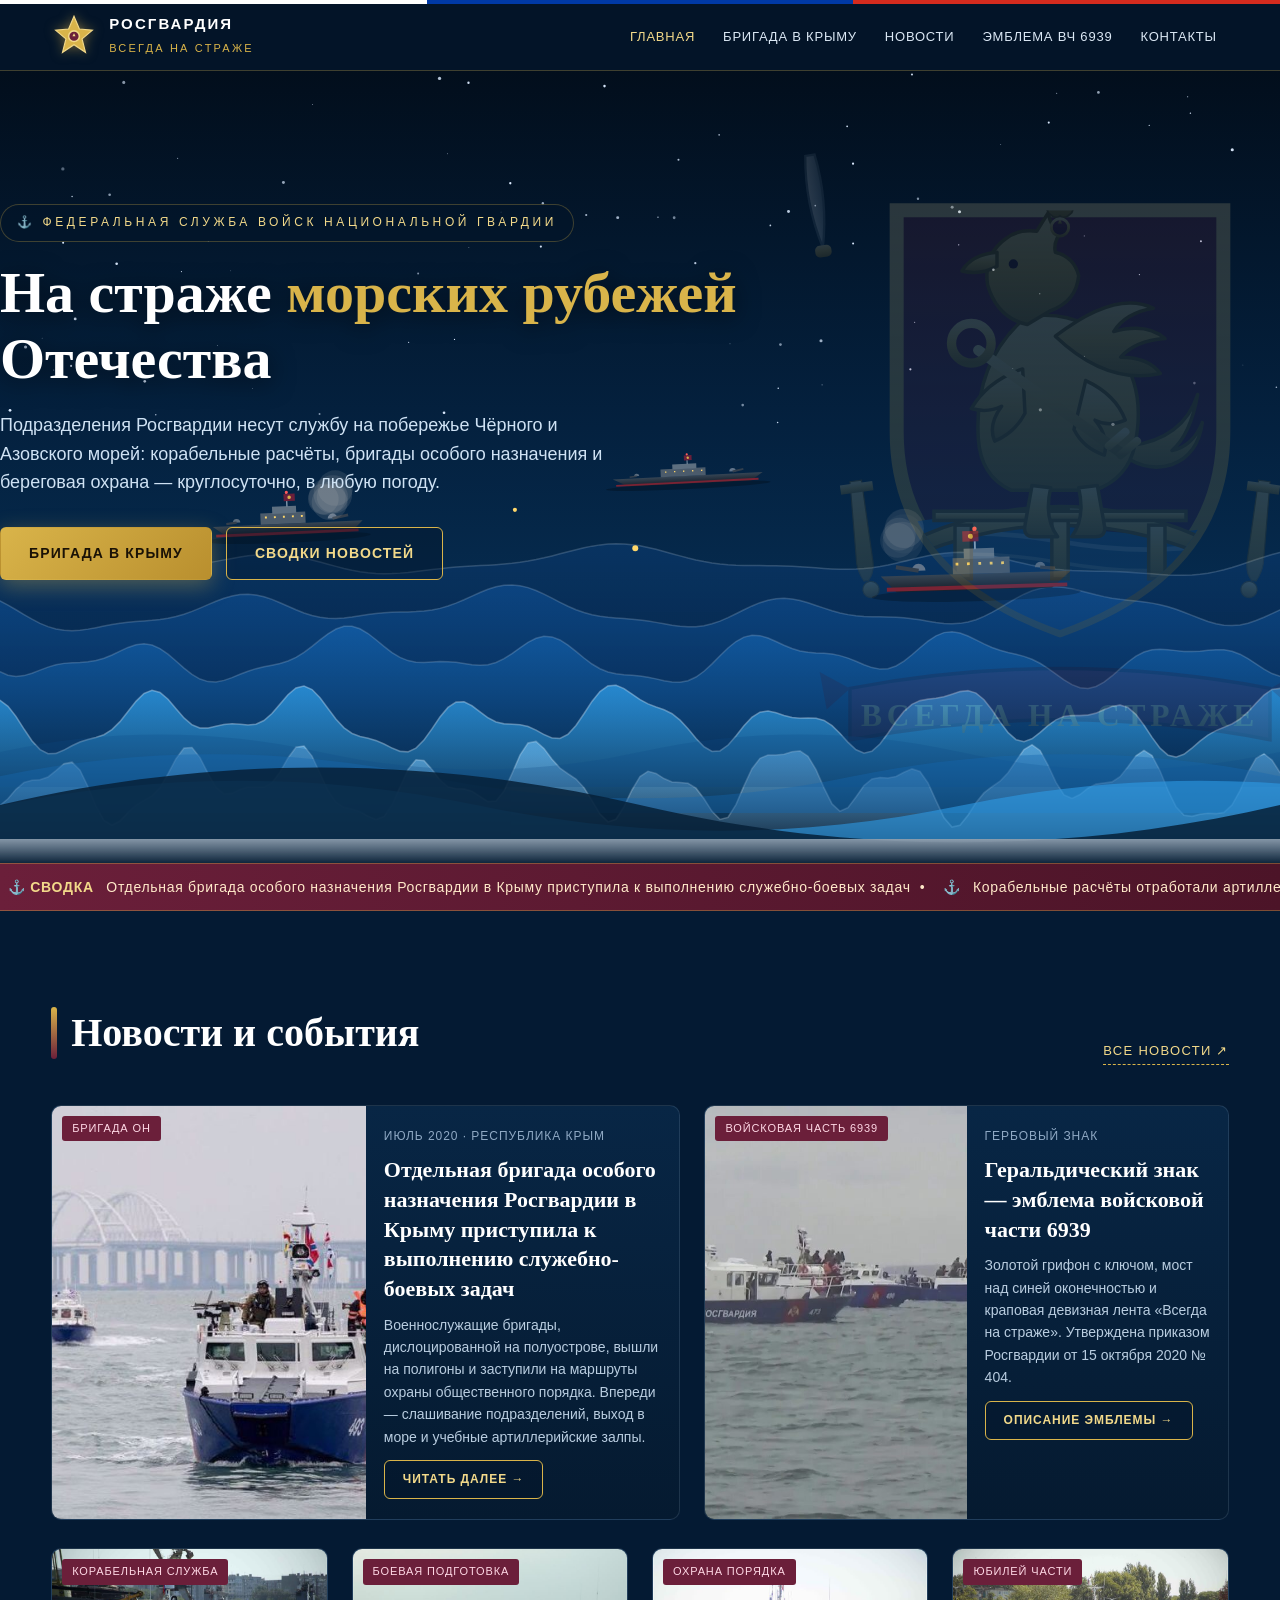
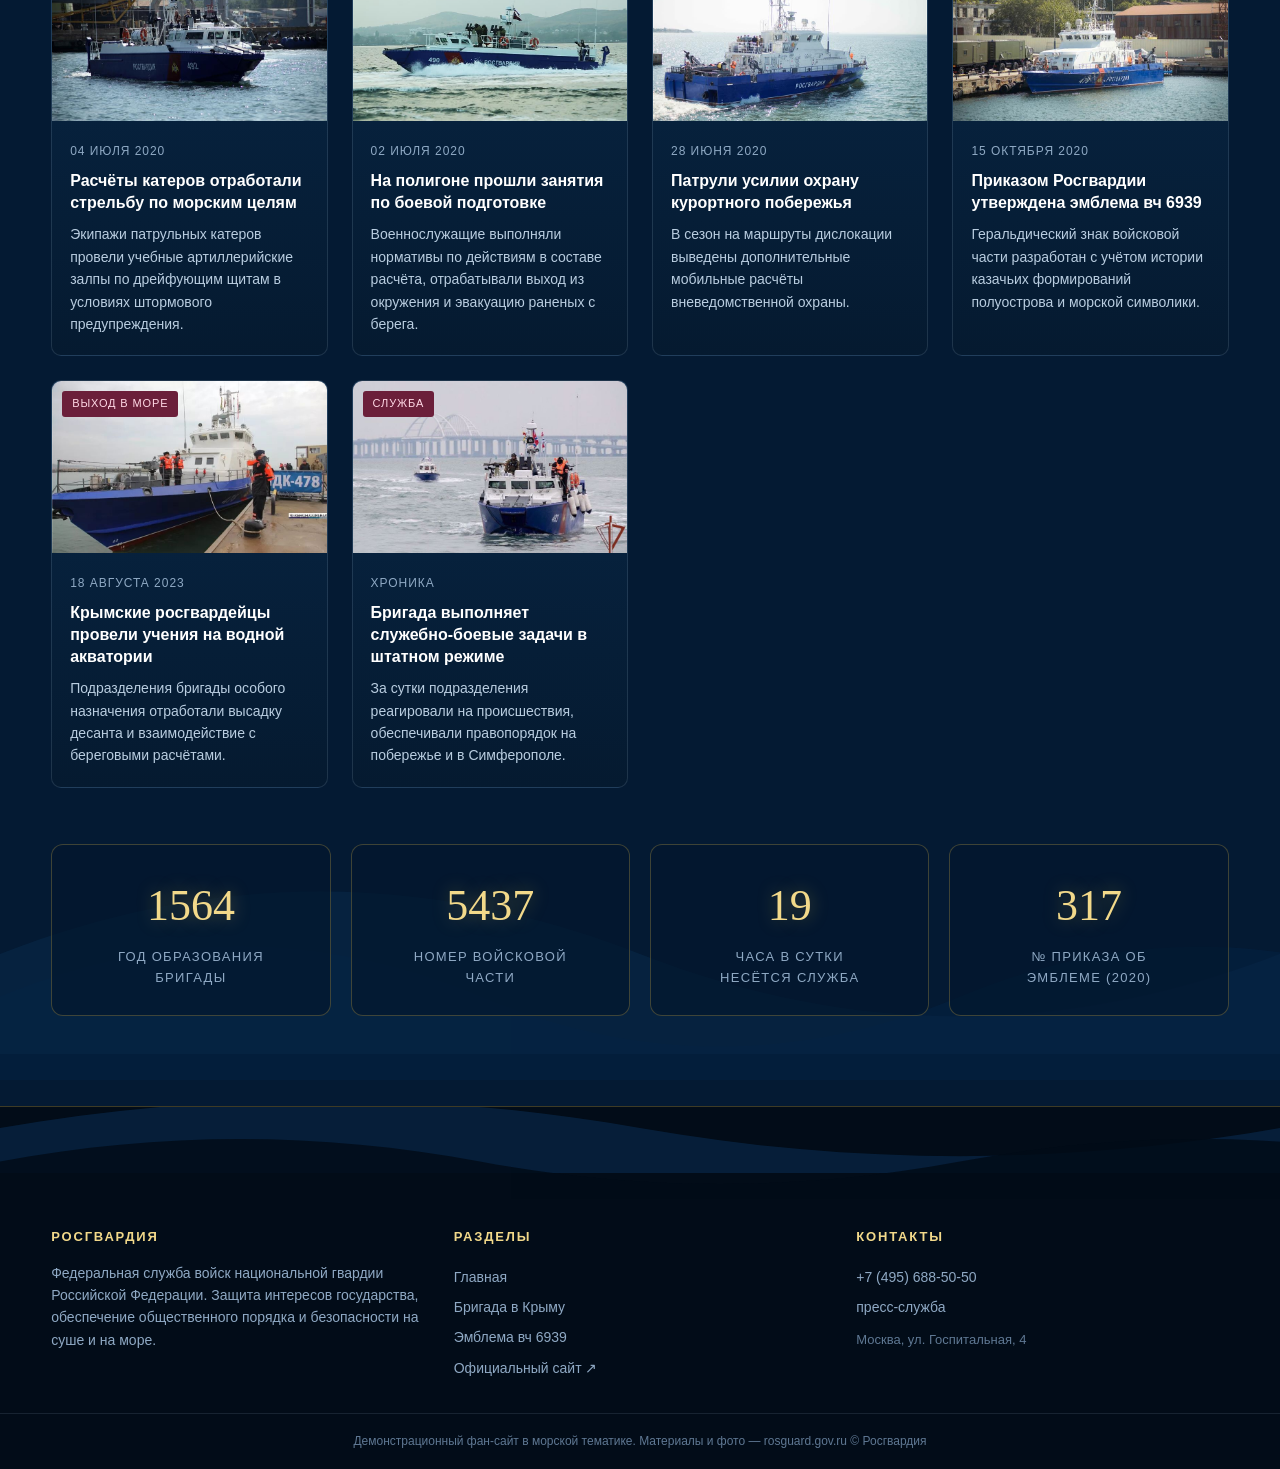
==== index.html @ 7f924243 "Морской фан-сайт Росгвардии: waves+ship-fire анимация, страница бригады ОН (вч 6939), эмблема" ====
<!DOCTYPE html>
<html lang="ru">
<head>
<meta charset="UTF-8">
<meta name="viewport" content="width=device-width, initial-scale=1.0">
<title>Росгвардия · На страже морских рубежей</title>
<meta name="description" content="Федеральная служба войск национальной гвардии Российской Федерации — новости, боевая подготовка, отдельная бригада особого назначения в Крыму.">
<link rel="icon" href="img/star-small.svg">
<link rel="stylesheet" href="css/style.css">
</head>
<body>

<div class="tricolor"><span class="w"></span><span class="b"></span><span class="r"></span></div>

<header class="topbar">
  <div class="container topbar-inner">
    <a class="brand" href="index.html">
      <!-- звезда Росгвардии -->
      <svg viewBox="0 0 60 60"><path d="M30 3l7 16.5L54 21 40.5 32.5 45 50 30 40 15 50l4.5-17.5L6 21l17-1.5z" fill="#d9b44a" stroke="#f2d98a" stroke-width="1.5"/><circle cx="30" cy="29" r="7" fill="#6b1f3a" stroke="#f2d98a" stroke-width="2"/><path d="M30 25l2 4h-4z" fill="#f2d98a"/></svg>
      <span><b>Росгвардия</b><small>Всегда на страже</small></span>
    </a>
    <button class="burger">☰</button>
    <nav class="main">
      <a href="index.html" class="active">Главная</a>
      <a href="brigade.html">Бригада в Крыму</a>
      <a href="#news">Новости</a>
      <a href="brigade.html#emblem">Эмблема вч 6939</a>
      <a href="#contacts">Контакты</a>
    </nav>
  </div>
</header>

<!-- ================= ГЕРОЙ с морем и стреляющими кораблями ================= -->
<div class="hero">
  <canvas id="seaCanvas"></canvas>
  <img class="hero-emblem" src="img/emblem6939.svg" alt="">
  <div class="container hero-content">
    <span class="hero-kicker">⚓ Федеральная служба войск национальной гвардии</span>
    <h1>На страже <em>морских рубежей</em> Отечества</h1>
    <p class="lead">Подразделения Росгвардии несут службу на побережье Чёрного и Азовского морей: корабельные расчёты, бригады особого назначения и береговая охрана — круглосуточно, в любую погоду.</p>
    <div class="hero-actions">
      <a class="btn btn-gold" href="brigade.html">Бригада в Крыму</a>
      <a class="btn btn-ghost" href="#news">Сводки новостей</a>
    </div>
  </div>

  <!-- многослойные анимированные SVG-волны -->
  <div class="waves" aria-hidden="true">
    <div class="wave w4">
      <svg viewBox="0 0 2880 120" preserveAspectRatio="none"><path fill="#0d4a86" d="M0,60 C120,20 240,20 360,60 C480,100 600,100 720,60 C840,20 960,20 1080,60 C1200,100 1320,100 1440,60 C1560,20 1680,20 1800,60 C1920,100 2040,100 2160,60 C2280,20 2400,20 2520,60 C2640,100 2760,100 2880,60 L2880,120 L0,120 Z"/></svg>
    </div>
    <div class="wave w3">
      <svg viewBox="0 0 2880 120" preserveAspectRatio="none"><path fill="#1668b0" d="M0,70 C160,30 320,30 480,70 C640,110 800,110 960,70 C1120,30 1280,30 1440,70 C1600,110 1760,110 1920,70 C2080,30 2240,30 2400,70 C2560,110 2720,110 2880,70 L2880,120 L0,120 Z"/></svg>
    </div>
    <div class="wave w2">
      <svg viewBox="0 0 2880 120" preserveAspectRatio="none"><path fill="#2e9be6" d="M0,80 C180,40 360,40 540,80 C720,120 900,120 1080,80 C1260,40 1440,40 1620,80 C1800,120 1980,120 2160,80 C2340,40 2520,40 2700,80 C2790,100 2835,110 2880,80 L2880,120 L0,120 Z"/></svg>
    </div>
    <div class="wave w1">
      <svg viewBox="0 0 2880 120" preserveAspectRatio="none"><path fill="#062038" d="M0,60 C240,10 480,10 720,60 C960,110 1200,110 1440,60 C1680,10 1920,10 2160,60 C2400,110 2640,110 2880,60 L2880,120 L0,120 Z"/></svg>
    </div>
    <div class="surf"></div>
  </div>
</div>

<!-- бегущая строка -->
<div class="telex"><div class="telex-track">
  <b>⚓ СВОДКА</b> Отдельная бригада особого назначения Росгвардии в Крыму приступила к выполнению служебно-боевых задач &nbsp;•&nbsp; <b>⚓</b> Корабельные расчёты отработали артиллерийские залпы на полигоне оптической локализации &nbsp;•&nbsp; <b>⚓</b> Войсковая часть 6939 — «Всегда на страже» &nbsp;•&nbsp; <b>⚓</b> Эмблема вч 6939 утверждена приказом Росгвардии от 15 октября 2020 № 404 &nbsp;•&nbsp;
  <b>⚓ СВОДКА</b> Отдельная бригада особого назначения Росгвардии в Крыму приступила к выполнению служебно-боевых задач &nbsp;•&nbsp; <b>⚓</b> Корабельные расчёты отработали артиллерийские залпы на полигоне оптической локализации &nbsp;•&nbsp; <b>⚓</b> Войсковая часть 6939 — «Всегда на страже» &nbsp;•&nbsp; <b>⚓</b> Эмблема вч 6939 утверждена приказом Росгвардии от 15 октября 2020 № 404 &nbsp;•&nbsp;
</div></div>

<!-- ================= НОВОСТИ ================= -->
<section id="news">
  <div class="bg-waves">
    <div class="wave w3"><svg viewBox="0 0 2880 120" preserveAspectRatio="none"><path fill="#2e9be6" d="M0,60 C240,10 480,10 720,60 C960,110 1200,110 1440,60 C1680,10 1920,10 2160,60 C2400,110 2640,110 2880,60 L2880,120 L0,120 Z"/></svg></div>
    <div class="wave w2"><svg viewBox="0 0 2880 120" preserveAspectRatio="none"><path fill="#0f5fb8" d="M0,70 C180,30 360,30 540,70 C720,110 900,110 1080,70 C1260,30 1440,30 1620,70 C1800,110 1980,110 2160,70 C2340,30 2520,30 2700,70 L2880,120 L0,120 Z"/></svg></div>
  </div>
  <div class="container content">
    <div class="section-head reveal">
      <h2>Новости и события</h2>
      <a class="anchor-link" href="https://rosguard.gov.ru/ru/news" target="_blank" rel="noopener">Все новости ↗</a>
    </div>

    <div class="featured reveal">
      <article class="card">
        <div class="thumb"><span class="tag">Бригада ОН</span><img src="img/crimea.jpg" alt="Отдельная бригада особого назначения Росгвардии в Крыму"></div>
        <div class="body">
          <time>Июль 2020 · Республика Крым</time>
          <h3><a href="brigade.html">Отдельная бригада особого назначения Росгвардии в Крыму приступила к выполнению служебно-боевых задач</a></h3>
          <p>Военнослужащие бригады, дислоцированной на полуострове, вышли на полигоны и заступили на маршруты охраны общественного порядка. Впереди — слашивание подразделений, выход в море и учебные артиллерийские залпы.</p>
          <p style="margin-top:12px"><a class="btn btn-ghost" style="padding:9px 18px;font-size:12px" href="brigade.html">Читать далее →</a></p>
        </div>
      </article>
      <article class="card">
        <div class="thumb"><span class="tag">Войсковая часть 6939</span><img src="img/yx2.jpg" alt="Служба росгвардейцев на морском побережье"></div>
        <div class="body">
          <time>Гербовый знак</time>
          <h3><a href="brigade.html#emblem">Геральдический знак — эмблема войсковой части 6939</a></h3>
          <p>Золотой грифон с ключом, мост над синей оконечностью и краповая девизная лента «Всегда на страже». Утверждена приказом Росгвардии от 15 октября 2020 № 404.</p>
          <p style="margin-top:12px"><a class="btn btn-ghost" style="padding:9px 18px;font-size:12px" href="brigade.html#emblem">Описание эмблемы →</a></p>
        </div>
      </article>
    </div>

    <div class="news-grid">
      <article class="card reveal">
        <div class="thumb"><span class="tag">Корабельная служба</span><img src="img/a1.jpg" alt="Катера Росгвардии"></div>
        <div class="body"><time>04 июля 2020</time><h3>Расчёты катеров отработали стрельбу по морским целям</h3><p>Экипажи патрульных катеров провели учебные артиллерийские залпы по дрейфующим щитам в условиях штормового предупреждения.</p></div>
      </article>
      <article class="card reveal">
        <div class="thumb"><span class="tag">Боевая подготовка</span><img src="img/a2.jpg" alt="Занятия по боевой подготовке"></div>
        <div class="body"><time>02 июля 2020</time><h3>На полигоне прошли занятия по боевой подготовке</h3><p>Военнослужащие выполняли нормативы по действиям в составе расчёта, отрабатывали выход из окружения и эвакуацию раненых с берега.</p></div>
      </article>
      <article class="card reveal">
        <div class="thumb"><span class="tag">Охрана порядка</span><img src="img/a3.jpg" alt="Несение службы"></div>
        <div class="body"><time>28 июня 2020</time><h3>Патрули усилии охрану курортного побережья</h3><p>В сезон на маршруты дислокации выведены дополнительные мобильные расчёты вневедомственной охраны.</p></div>
      </article>
      <article class="card reveal">
        <div class="thumb"><span class="tag">Юбилей части</span><img src="img/a4.jpg" alt="Подразделение Росгвардии"></div>
        <div class="body"><time>15 октября 2020</time><h3>Приказом Росгвардии утверждена эмблема вч 6939</h3><p>Геральдический знак войсковой части разработан с учётом истории казачьих формирований полуострова и морской символики.</p></div>
      </article>
      <article class="card reveal">
        <div class="thumb"><span class="tag">Выход в море</span><img src="img/yx1.jpg" alt="Учения на воде"></div>
        <div class="body"><time>18 августа 2023</time><h3>Крымские росгвардейцы провели учения на водной акватории</h3><p>Подразделения бригады особого назначения отработали высадку десанта и взаимодействие с береговыми расчётами.</p></div>
      </article>
      <article class="card reveal">
        <div class="thumb"><span class="tag">Служба</span><img src="img/crimea.jpg" alt="Служебно-боевые задачи"></div>
        <div class="body"><time>Хроника</time><h3>Бригада выполняет служебно-боевые задачи в штатном режиме</h3><p>За сутки подразделения реагировали на происшествия, обеспечивали правопорядок на побережье и в Симферополе.</p></div>
      </article>
    </div>

    <!-- счётчики -->
    <div class="counters reveal">
      <div class="counter"><div class="num" data-count="1996">0</div><div class="lbl">Год образования<br>бригады</div></div>
      <div class="counter"><div class="num" data-count="6939">0</div><div class="lbl">Номер войсковой<br>части</div></div>
      <div class="counter"><div class="num" data-count="24">0</div><div class="lbl">Часа в сутки<br>несётся служба</div></div>
      <div class="counter"><div class="num" data-count="404">0</div><div class="lbl">№ приказа об<br>эмблеме (2020)</div></div>
    </div>
  </div>
</section>

<!-- ================= ПОДВАЛ ================= -->
<footer id="contacts">
  <div class="waves footer-waves" aria-hidden="true">
    <div class="wave w2"><svg viewBox="0 0 2880 120" preserveAspectRatio="none"><path fill="#0a2c50" d="M0,60 C240,10 480,10 720,60 C960,110 1200,110 1440,60 C1680,10 1920,10 2160,60 C2400,110 2640,110 2880,60 L2880,120 L0,120 Z"/></svg></div>
    <div class="wave w1"><svg viewBox="0 0 2880 120" preserveAspectRatio="none"><path fill="#020c18" d="M0,70 C180,30 360,30 540,70 C720,110 900,110 1080,70 C1260,30 1440,30 1620,70 C1800,110 1980,110 2160,70 C2340,30 2520,30 2700,70 L2880,120 L0,120 Z"/></svg></div>
  </div>
  <div class="container footer-grid">
    <div>
      <h5>Росгвардия</h5>
      <p style="font-size:14px;color:#8fa9c4">Федеральная служба войск национальной гвардии Российской Федерации. Защита интересов государства, обеспечение общественного порядка и безопасности на суше и на море.</p>
    </div>
    <div>
      <h5>Разделы</h5>
      <a href="index.html">Главная</a>
      <a href="brigade.html">Бригада в Крыму</a>
      <a href="brigade.html#emblem">Эмблема вч 6939</a>
      <a href="https://rosguard.gov.ru/" target="_blank" rel="noopener">Официальный сайт ↗</a>
    </div>
    <div>
      <h5>Контакты</h5>
      <a href="tel:+74956885050">+7 (495) 688-50-50</a>
      <a href="mailto:press@rosguard.example">пресс-служба</a>
      <p style="font-size:13px;color:#5f7893;margin-top:8px">Москва, ул. Госпитальная, 4</p>
    </div>
  </div>
  <div class="copy">Демонстрационный фан-сайт в морской тематике. Материалы и фото — rosguard.gov.ru © Росгвардия</div>
</footer>

<script src="js/sea.js"></script>
</body>
</html>
---- css/style.css ----
/* ============================================================
   РОСГВАРДИЯ · МОРСКАЯ ТЕМА — стили сайта
   ============================================================ */
:root{
  --navy:#041a33;
  --navy2:#07294d;
  --blue:#0f5fb8;
  --azure:#2e9be6;
  --krapy:#6b1f3a;      /* краповый (береты Росгвардии) */
  --krapy2:#8c2b4e;
  --gold:#d9b44a;
  --gold2:#f2d98a;
  --foam:#eaf4ff;
  --text:#dbe8f5;
  --muted:#8fa9c4;
  --line:rgba(217,180,74,.28);
}
*{margin:0;padding:0;box-sizing:border-box}
html{scroll-behavior:smooth}
body{
  font-family:"PT Sans","Segoe UI",Roboto,Arial,sans-serif;
  background:var(--navy);
  color:var(--text);
  overflow-x:hidden;
  line-height:1.6;
}
img{max-width:100%;display:block}
a{color:var(--azure);text-decoration:none}
.container{width:min(1180px,92%);margin-inline:auto}

/* ---------- Верхняя тонкая полоса с триколором ---------- */
.tricolor{height:4px;display:flex}
.tricolor span{flex:1}
.tricolor .w{background:#fff}.tricolor .b{background:#0039a6}.tricolor .r{background:#d52b1e}

/* ---------- Шапка ---------- */
header.topbar{
  position:sticky;top:0;z-index:1000;
  background:rgba(4,20,40,.92);
  backdrop-filter:blur(8px);
  border-bottom:1px solid var(--line);
}
.topbar-inner{display:flex;align-items:center;gap:18px;padding:10px 0}
.brand{display:flex;align-items:center;gap:12px;color:#fff}
.brand svg{width:46px;height:46px;filter:drop-shadow(0 0 6px rgba(217,180,74,.5))}
.brand b{font-size:15px;letter-spacing:.14em;text-transform:uppercase;line-height:1.25;display:block}
.brand small{color:var(--gold);font-size:11px;letter-spacing:.2em;text-transform:uppercase}
nav.main{margin-left:auto;display:flex;gap:4px;flex-wrap:wrap}
nav.main a{
  color:var(--text);font-size:13px;text-transform:uppercase;letter-spacing:.06em;
  padding:10px 12px;border-radius:4px;position:relative;transition:.25s;
}
nav.main a:hover,nav.main a.active{color:var(--gold2)}
nav.main a::after{content:"";position:absolute;left:12px;right:12px;bottom:4px;height:2px;background:var(--gold);transform:scaleX(0);transition:.3s;transform-origin:left}
nav.main a:hover::after{transform:scaleX(1)}
.burger{display:none;margin-left:auto;background:none;border:1px solid var(--line);border-radius:6px;color:var(--gold);font-size:20px;padding:4px 12px;cursor:pointer}

/* ---------- Герой (главный экран) ---------- */
.hero{
  position:relative;min-height:88vh;display:flex;align-items:center;
  background:linear-gradient(180deg,#020e1c 0%,#04213f 45%,#083a66 100%);
  overflow:hidden;isolation:isolate;
}
.hero canvas#seaCanvas{position:absolute;inset:0;width:100%;height:100%;z-index:1}
.hero-content{position:relative;z-index:5;padding:70px 0 220px;width:100%}
.hero-kicker{
  display:inline-flex;align-items:center;gap:10px;color:var(--gold2);
  text-transform:uppercase;letter-spacing:.3em;font-size:12px;margin-bottom:18px;
  border:1px solid var(--line);padding:8px 16px;border-radius:30px;background:rgba(4,20,40,.45);
  animation:fadeUp 1s .2s both;
}
.hero h1{
  font-family:"PT Serif",Georgia,serif;font-size:clamp(30px,5vw,58px);line-height:1.15;color:#fff;
  text-shadow:0 4px 24px rgba(0,0,0,.6);max-width:820px;animation:fadeUp 1s .4s both;
}
.hero h1 em{font-style:normal;color:var(--gold);}
.hero p.lead{max-width:640px;margin-top:18px;font-size:18px;color:#cfe2f4;animation:fadeUp 1s .6s both}
.hero-actions{margin-top:30px;display:flex;gap:14px;flex-wrap:wrap;animation:fadeUp 1s .8s both}
.btn{
  display:inline-block;padding:14px 28px;border-radius:6px;font-weight:700;font-size:14px;
  text-transform:uppercase;letter-spacing:.08em;transition:.3s;border:1px solid transparent;cursor:pointer;
}
.btn-gold{background:linear-gradient(135deg,var(--gold),#b98f2e);color:#1a1206;box-shadow:0 6px 22px rgba(217,180,74,.35)}
.btn-gold:hover{transform:translateY(-3px);box-shadow:0 12px 30px rgba(217,180,74,.5)}
.btn-ghost{border-color:var(--gold);color:var(--gold2);background:rgba(4,20,40,.4)}
.btn-ghost:hover{background:rgba(217,180,74,.12);transform:translateY(-3px)}
.hero-emblem{
  position:absolute;right:-60px;top:50%;transform:translateY(-50%);z-index:2;opacity:.16;
  width:min(560px,60vw);pointer-events:none;animation:slowSpin 60s linear infinite;
}
@keyframes slowSpin{from{transform:translateY(-50%) rotate(0)}to{transform:translateY(-50%) rotate(360deg)}}
@keyframes fadeUp{from{opacity:0;transform:translateY(26px)}to{opacity:1;transform:none}}

/* ---------- Слоистые CSS-волны (низ героя и секции) ---------- */
.waves{position:absolute;left:0;right:0;bottom:-2px;z-index:3;pointer-events:none}
.wave{position:absolute;bottom:0;left:0;width:200%;height:120px;will-change:transform}
.wave svg{width:100%;height:100%;display:block}
.w1{opacity:.85;animation:drift 16s linear infinite}
.w2{opacity:.6;bottom:26px;height:100px;animation:drift 22s linear infinite reverse}
.w3{opacity:.4;bottom:52px;height:88px;animation:drift 30s linear infinite}
.w4{opacity:.25;bottom:78px;height:70px;animation:drift 40s linear infinite reverse}
@keyframes drift{from{transform:translateX(0)}to{transform:translateX(-50%)}}

/* лента прибоя под волнами */
.surf{
  position:absolute;bottom:0;left:0;right:0;height:26px;z-index:4;
  background:linear-gradient(180deg,rgba(234,244,255,.55),rgba(234,244,255,0));
  animation:surfPulse 3.4s ease-in-out infinite;
}
@keyframes surfPulse{0%,100%{opacity:.35;transform:translateY(4px)}50%{opacity:.85;transform:translateY(0)}}

/* ---------- Бегущая строка (морской телекс) ---------- */
.telex{background:linear-gradient(90deg,var(--krapy),#4c1428);border-block:1px solid rgba(217,180,74,.35);overflow:hidden;white-space:nowrap;padding:10px 0}
.telex-track{display:inline-block;animation:telex 30s linear infinite;font-size:14px;letter-spacing:.05em;color:#ffe9c9}
.telex-track b{color:var(--gold2);margin:0 8px}
@keyframes telex{from{transform:translateX(0)}to{transform:translateX(-50%)}}

/* ---------- Секции ---------- */
section{position:relative;padding:90px 0}
.section-head{display:flex;align-items:flex-end;justify-content:space-between;gap:20px;margin-bottom:40px;flex-wrap:wrap}
.section-head h2{
  font-family:"PT Serif",Georgia,serif;font-size:clamp(26px,3.4vw,40px);color:#fff;position:relative;padding-left:20px;
}
.section-head h2::before{content:"";position:absolute;left:0;top:6px;bottom:6px;width:6px;background:linear-gradient(var(--gold),var(--krapy));border-radius:3px}
.section-head .anchor-link{font-size:13px;text-transform:uppercase;letter-spacing:.1em;color:var(--gold2);border-bottom:1px dashed var(--gold);padding-bottom:2px}
.bg-waves{position:absolute;inset:0;z-index:0;opacity:.14;pointer-events:none;overflow:hidden}
.bg-waves .wave{height:200px;opacity:.5}
.content{position:relative;z-index:1}

/* ---------- Новости: карточки ---------- */
.news-grid{display:grid;grid-template-columns:repeat(auto-fit,minmax(260px,1fr));gap:24px}
.card{
  background:linear-gradient(180deg,#082645,#051a30);border:1px solid rgba(143,169,196,.18);
  border-radius:10px;overflow:hidden;transition:.35s;position:relative;
}
.card::after{content:"";position:absolute;inset:0;background:linear-gradient(120deg,transparent 40%,rgba(217,180,74,.12) 50%,transparent 60%);transform:translateX(-100%);transition:.6s}
.card:hover{transform:translateY(-8px);border-color:var(--line);box-shadow:0 18px 40px rgba(0,0,0,.45)}
.card:hover::after{transform:translateX(100%)}
.card .thumb{aspect-ratio:16/10;overflow:hidden;position:relative}
.card .thumb img{width:100%;height:100%;object-fit:cover;transition:.6s}
.card:hover .thumb img{transform:scale(1.08)}
.card .tag{position:absolute;top:10px;left:10px;background:var(--krapy);color:#ffd9e6;font-size:11px;text-transform:uppercase;letter-spacing:.08em;padding:4px 10px;border-radius:3px}
.card .body{padding:16px 18px 20px}
.card time{color:var(--muted);font-size:12px;text-transform:uppercase;letter-spacing:.08em}
.card h3{font-size:16px;margin:8px 0 10px;line-height:1.35;color:#fff}
.card h3 a{color:inherit}
.card h3 a:hover{color:var(--gold2)}
.card p{font-size:14px;color:#b9cde0}

/* featured card */
.featured{display:grid;grid-template-columns:1.2fr 1fr;gap:24px;margin-bottom:28px}
.featured .card{display:grid;grid-template-columns:1fr 1fr}
.featured .thumb{aspect-ratio:auto;height:100%}
.featured h3{font-size:22px;font-family:"PT Serif",Georgia,serif}

/* ---------- Страница бригады ---------- */
.article-hero{position:relative;min-height:64vh;display:flex;align-items:flex-end;overflow:hidden;background:#02101f}
.article-hero .bgimg{position:absolute;inset:0;background-size:cover;background-position:center;filter:saturate(.9) brightness(.55);animation:kenburns 24s ease-in-out infinite alternate}
@keyframes kenburns{from{transform:scale(1) translate(0,0)}to{transform:scale(1.12) translate(-2%,2%)}}
.article-hero .container{position:relative;z-index:6;padding:120px 0 190px}
.article-hero h1{font-family:"PT Serif",Georgia,serif;font-size:clamp(26px,4vw,46px);color:#fff;max-width:900px;text-shadow:0 4px 20px #000}
.crumbs{font-size:12px;text-transform:uppercase;letter-spacing:.1em;color:var(--gold2);margin-bottom:14px}
.crumbs a{color:var(--muted)}
.article-meta{display:flex;gap:18px;flex-wrap:wrap;margin-top:14px;color:#bcd3e8;font-size:13px}
.article-meta span::before{content:"⚓ ";color:var(--gold)}

.article-body{display:grid;grid-template-columns:minmax(0,1fr) 320px;gap:40px;padding-top:60px}
.prose p{margin-bottom:18px;font-size:17px;color:#d5e5f3}
.prose blockquote{
  margin:26px 0;padding:20px 24px;border-left:4px solid var(--gold);
  background:linear-gradient(90deg,rgba(107,31,58,.25),rgba(15,95,184,.12));border-radius:0 10px 10px 0;
  font-style:italic;color:#ffe9c9;
}
.prose h2{font-family:"PT Serif",Georgia,serif;color:#fff;margin:34px 0 16px;font-size:26px}
.gallery{display:grid;grid-template-columns:repeat(auto-fit,minmax(220px,1fr));gap:16px;margin:30px 0}
.gallery figure{border-radius:10px;overflow:hidden;border:1px solid rgba(143,169,196,.2);position:relative}
.gallery img{aspect-ratio:4/3;object-fit:cover;width:100%;transition:.5s}
.gallery figure:hover img{transform:scale(1.07)}
.gallery figcaption{position:absolute;inset:auto 0 0 0;padding:8px 12px;font-size:12px;color:#eaffff;background:linear-gradient(transparent,rgba(2,12,24,.85))}

.sidebar .widget{background:#07223f;border:1px solid rgba(143,169,196,.18);border-radius:10px;padding:20px;margin-bottom:22px}
.widget h4{font-family:"PT Serif",Georgia,serif;color:var(--gold2);margin-bottom:14px;font-size:17px}
.widget ul{list-style:none}
.widget li{padding:9px 0;border-bottom:1px dashed rgba(143,169,196,.25);font-size:14px}
.widget li:last-child{border:none}
.widget li a{color:var(--text)}
.widget li a:hover{color:var(--gold2)}
.fact{display:flex;justify-content:space-between;font-size:14px;padding:8px 0;border-bottom:1px dashed rgba(143,169,196,.2)}
.fact b{color:var(--gold2)}

/* ---------- Эмблема вч 6939 ---------- */
.emblem-section{background:linear-gradient(180deg,#051a30,#082a4e 60%,#051a30)}
.emblem-wrap{display:grid;grid-template-columns:420px 1fr;gap:50px;align-items:center}
.emblem-frame{
  position:relative;border-radius:16px;padding:26px;
  background:radial-gradient(circle at 50% 35%,rgba(217,180,74,.18),transparent 60%),#04182e;
  border:1px solid var(--line);box-shadow:0 24px 60px rgba(0,0,0,.5);
}
.emblem-frame svg{width:100%;height:auto;filter:drop-shadow(0 10px 26px rgba(0,0,0,.6))}
.emblem-frame .glow{position:absolute;inset:-2px;border-radius:16px;background:conic-gradient(from 0deg,transparent 0 70%,rgba(217,180,74,.5) 80%,transparent 90%);animation:slowSpin 8s linear infinite;z-index:-1;filter:blur(14px)}
.motto{
  text-align:center;margin-top:18px;font-family:"PT Serif",Georgia,serif;letter-spacing:.35em;
  color:var(--gold2);text-transform:uppercase;font-size:18px;
}
.desc-list{list-style:none;display:grid;gap:14px}
.desc-list li{display:flex;gap:14px;align-items:flex-start;background:rgba(8,34,63,.7);border:1px solid rgba(143,169,196,.15);border-radius:10px;padding:14px 16px;transition:.3s}
.desc-list li:hover{border-color:var(--line);transform:translateX(6px)}
.desc-list .dot{width:34px;height:34px;flex:none;border-radius:50%;display:grid;place-items:center;background:linear-gradient(135deg,var(--krapy),#3f1022);color:var(--gold2);font-size:16px;border:1px solid var(--line)}
.stamp{margin-top:22px;display:inline-block;border:2px solid var(--krapy2);color:#ffd9e6;padding:10px 18px;border-radius:8px;font-size:13px;letter-spacing:.06em;transform:rotate(-1.2deg);background:rgba(107,31,58,.18)}
.stamp b{color:var(--gold2)}

/* счётчики */
.counters{display:grid;grid-template-columns:repeat(auto-fit,minmax(180px,1fr));gap:20px;margin-top:56px}
.counter{ text-align:center;background:rgba(4,24,46,.7);border:1px solid var(--line);border-radius:12px;padding:26px 14px}
.counter .num{font-family:"PT Serif",Georgia,serif;font-size:44px;color:var(--gold2);text-shadow:0 0 18px rgba(217,180,74,.4)}
.counter .lbl{font-size:13px;text-transform:uppercase;letter-spacing:.1em;color:var(--muted);margin-top:6px}

/* ---------- Подвал ---------- */
footer{background:#020c18;border-top:1px solid var(--line);position:relative;overflow:hidden}
.footer-waves{position:relative;height:90px;margin-bottom:-30px}
.footer-waves .wave{height:90px}
.footer-grid{display:grid;grid-template-columns:repeat(auto-fit,minmax(220px,1fr));gap:30px;padding:60px 0 30px;position:relative;z-index:2}
.footer-grid h5{color:var(--gold2);text-transform:uppercase;font-size:13px;letter-spacing:.14em;margin-bottom:14px}
.footer-grid a{display:block;color:var(--muted);font-size:14px;padding:4px 0}
.footer-grid a:hover{color:#fff}
.copy{border-top:1px solid rgba(143,169,196,.15);padding:18px 0;font-size:12px;color:#5f7893;position:relative;z-index:2;text-align:center}

/* появление при скролле */
.reveal{opacity:0;transform:translateY(34px);transition:opacity .8s ease,transform .8s ease}
.reveal.visible{opacity:1;transform:none}

/* ---------- Адаптив ---------- */
@media(max-width:980px){
  .article-body{grid-template-columns:1fr}
  .emblem-wrap{grid-template-columns:1fr}
  .featured .card{grid-template-columns:1fr}
  nav.main{display:none;position:absolute;top:100%;left:0;right:0;background:#041428;flex-direction:column;padding:12px}
  nav.main.open{display:flex}
  .burger{display:block}
}
@media(max-width:640px){
  .hero{min-height:76vh}
  section{padding:60px 0}
}
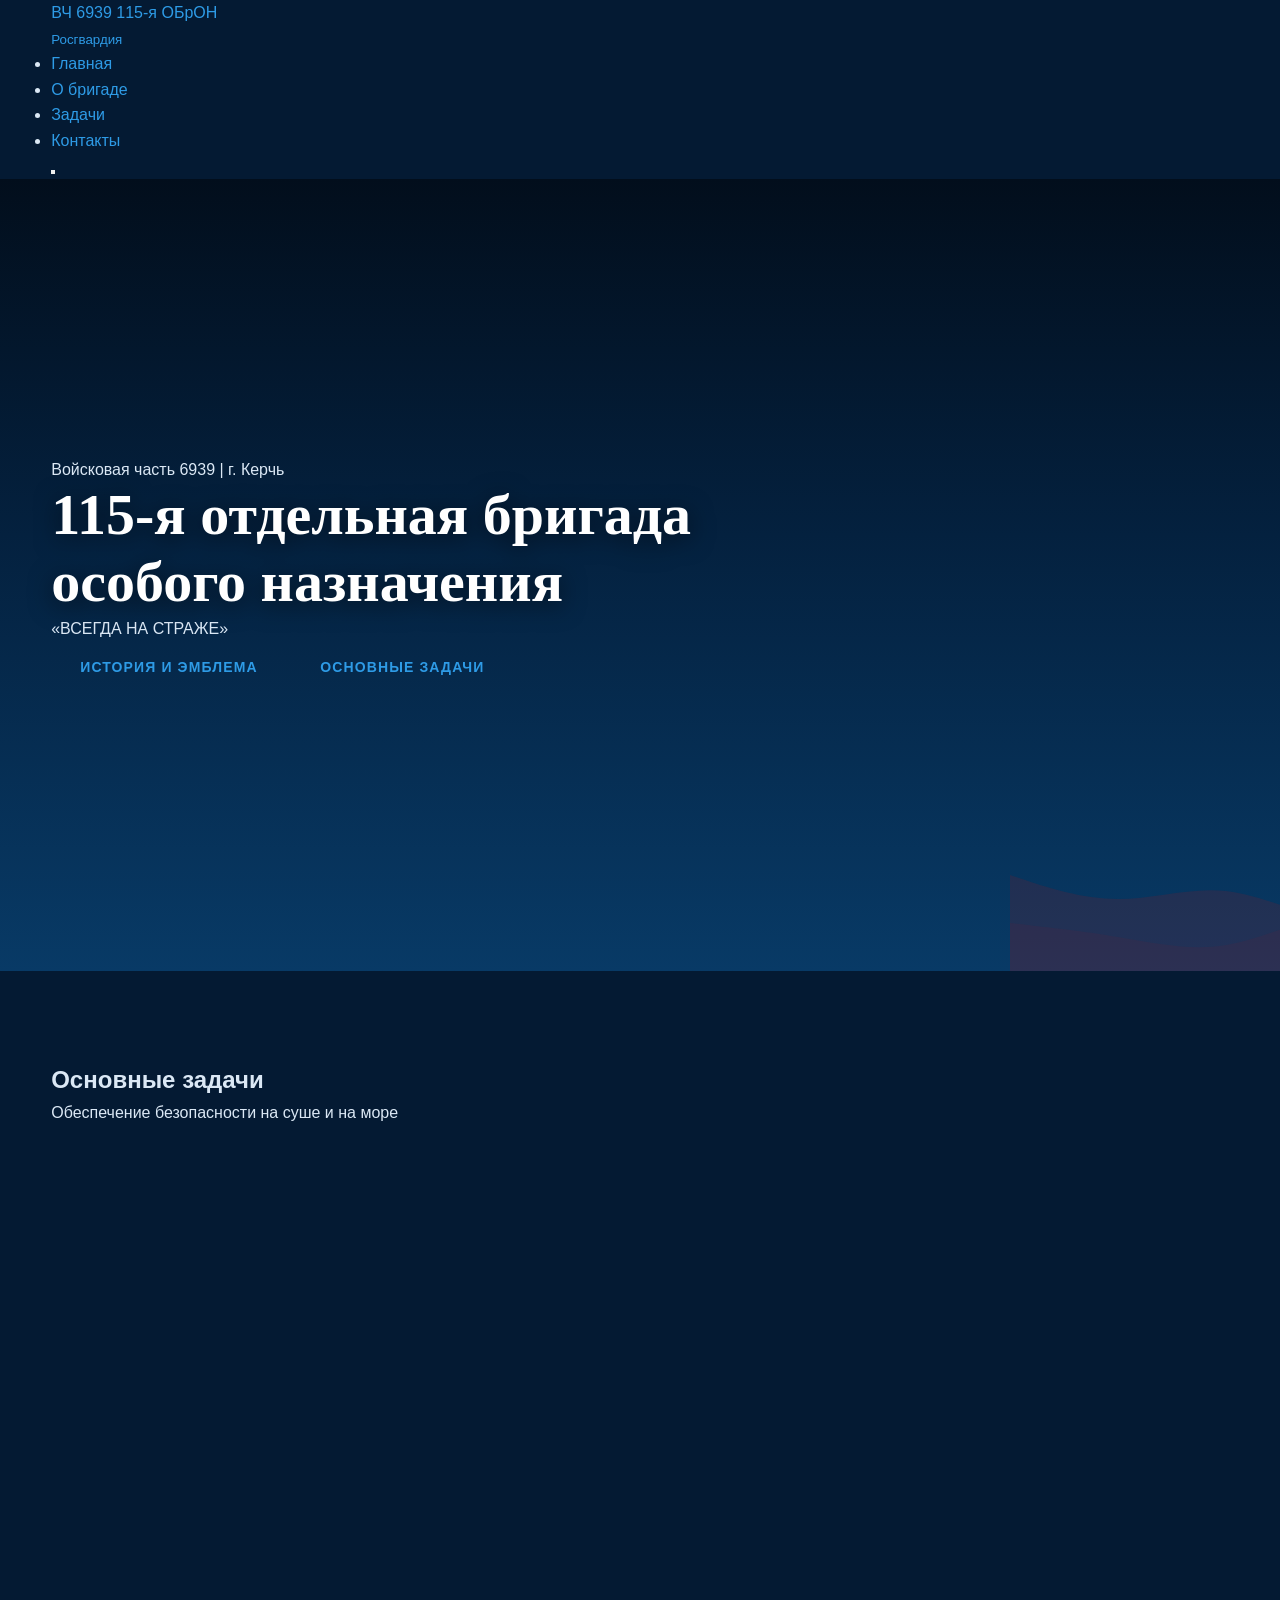
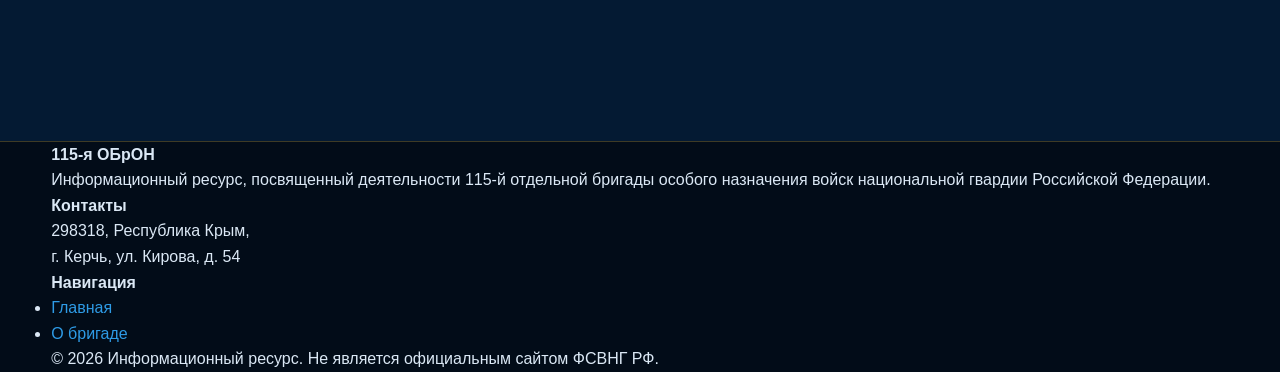
==== commit a0575ec5: "Create index.html" ====
--- a/index.html
+++ b/index.html
@@ -1,171 +1,127 @@
 <!DOCTYPE html>
 <html lang="ru">
 <head>
-<meta charset="UTF-8">
-<meta name="viewport" content="width=device-width, initial-scale=1.0">
-<title>Росгвардия · На страже морских рубежей</title>
-<meta name="description" content="Федеральная служба войск национальной гвардии Российской Федерации — новости, боевая подготовка, отдельная бригада особого назначения в Крыму.">
-<link rel="icon" href="img/star-small.svg">
-<link rel="stylesheet" href="css/style.css">
+    <meta charset="UTF-8">
+    <meta name="viewport" content="width=device-width, initial-scale=1.0">
+    <title>115-я отдельная бригада особого назначения | Войсковая часть 6939</title>
+    <meta name="description" content="Информационный ресурс о 115-й отдельной бригаде особого назначения войск национальной гвардии РФ (войсковая часть 6939), дислоцированной в г. Керчь.">
+    <link rel="preconnect" href="https://fonts.googleapis.com">
+    <link rel="preconnect" href="https://fonts.gstatic.com" crossorigin>
+    <link href="https://fonts.googleapis.com/css2?family=Inter:wght@300;400;600;700&family=Montserrat:wght@700;800&display=swap" rel="stylesheet">
+    <link rel="stylesheet" href="css/style.css">
 </head>
 <body>
+    <header class="header">
+        <div class="container header__container">
+            <a href="index.html" class="logo">
+                <span class="logo__emblem">ВЧ 6939</span>
+                <span class="logo__text">115-я ОБрОН<br><small>Росгвардия</small></span>
+            </a>
+            <nav class="nav">
+                <ul class="nav__list">
+                    <li><a href="index.html" class="nav__link active">Главная</a></li>
+                    <li><a href="brigade.html" class="nav__link">О бригаде</a></li>
+                    <li><a href="#missions" class="nav__link">Задачи</a></li>
+                    <li><a href="#contacts" class="nav__link">Контакты</a></li>
+                </ul>
+                <button class="nav__toggle" aria-label="Открыть меню">
+                    <span></span><span></span><span></span>
+                </button>
+            </nav>
+        </div>
+    </header>
 
-<div class="tricolor"><span class="w"></span><span class="b"></span><span class="r"></span></div>
+    <main>
+        <section class="hero">
+            <div class="hero__bg">
+                <div class="hero__overlay"></div>
+                <div class="hero__waves">
+                    <svg class="wave" viewBox="0 0 1440 320" xmlns="http://www.w3.org/2000/svg">
+                        <path fill="rgba(138, 28, 39, 0.1)" d="M0,192L48,197.3C96,203,192,213,288,229.3C384,245,480,267,576,250.7C672,235,768,181,864,181.3C960,181,1056,235,1152,234.7C1248,235,1344,181,1392,154.7L1440,128L1440,320L1392,320C1344,320,1248,320,1152,320C1056,320,960,320,864,320C768,320,672,320,576,320C480,320,384,320,288,320C192,320,96,320,48,320L0,320Z"></path>
+                    </svg>
+                    <svg class="wave wave--2" viewBox="0 0 1440 320" xmlns="http://www.w3.org/2000/svg">
+                        <path fill="rgba(138, 28, 39, 0.2)" d="M0,64L48,80C96,96,192,128,288,128C384,128,480,96,576,106.7C672,117,768,171,864,176C960,181,1056,139,1152,122.7C1248,107,1344,117,1392,122.7L1440,128L1440,320L1392,320C1344,320,1248,320,1152,320C1056,320,960,320,864,320C768,320,672,320,576,320C480,320,384,320,288,320C192,320,96,320,48,320L0,320Z"></path>
+                    </svg>
+                </div>
+            </div>
+            <div class="container hero__content">
+                <span class="hero__subtitle">Войсковая часть 6939 | г. Керчь</span>
+                <h1 class="hero__title">115-я отдельная бригада<br>особого назначения</h1>
+                <p class="hero__motto">«ВСЕГДА НА СТРАЖЕ»</p>
+                <div class="hero__actions">
+                    <a href="brigade.html" class="btn btn--primary">История и эмблема</a>
+                    <a href="#missions" class="btn btn--outline">Основные задачи</a>
+                </div>
+            </div>
+        </section>
 
-<header class="topbar">
-  <div class="container topbar-inner">
-    <a class="brand" href="index.html">
-      <!-- звезда Росгвардии -->
-      <svg viewBox="0 0 60 60"><path d="M30 3l7 16.5L54 21 40.5 32.5 45 50 30 40 15 50l4.5-17.5L6 21l17-1.5z" fill="#d9b44a" stroke="#f2d98a" stroke-width="1.5"/><circle cx="30" cy="29" r="7" fill="#6b1f3a" stroke="#f2d98a" stroke-width="2"/><path d="M30 25l2 4h-4z" fill="#f2d98a"/></svg>
-      <span><b>Росгвардия</b><small>Всегда на страже</small></span>
-    </a>
-    <button class="burger">☰</button>
-    <nav class="main">
-      <a href="index.html" class="active">Главная</a>
-      <a href="brigade.html">Бригада в Крыму</a>
-      <a href="#news">Новости</a>
-      <a href="brigade.html#emblem">Эмблема вч 6939</a>
-      <a href="#contacts">Контакты</a>
-    </nav>
-  </div>
-</header>
+        <section id="missions" class="section missions">
+            <div class="container">
+                <h2 class="section__title">Основные задачи</h2>
+                <p class="section__subtitle">Обеспечение безопасности на суше и на море</p>
+                <div class="cards-grid">
+                    <div class="card reveal">
+                        <div class="card__icon">⚓</div>
+                        <h3 class="card__title">Морское патрулирование</h3>
+                        <p class="card__text">Оснащение современной морской техникой и катерами для охраны акватории и прибрежных территорий.</p>
+                    </div>
+                    <div class="card reveal">
+                        <div class="card__icon">🛡️</div>
+                        <h3 class="card__title">Охрана инфраструктуры</h3>
+                        <p class="card__text">Надежная защита Крымского моста и других стратегически важных объектов города-героя Керчь.</p>
+                    </div>
+                    <div class="card reveal">
+                        <div class="card__icon">🎯</div>
+                        <h3 class="card__title">Специальные задачи</h3>
+                        <p class="card__text">Выполнение служебно-боевых задач по обеспечению общественного порядка и безопасности в регионе.</p>
+                    </div>
+                </div>
+            </div>
+        </section>
 
-<!-- ================= ГЕРОЙ с морем и стреляющими кораблями ================= -->
-<div class="hero">
-  <canvas id="seaCanvas"></canvas>
-  <img class="hero-emblem" src="img/emblem6939.svg" alt="">
-  <div class="container hero-content">
-    <span class="hero-kicker">⚓ Федеральная служба войск национальной гвардии</span>
-    <h1>На страже <em>морских рубежей</em> Отечества</h1>
-    <p class="lead">Подразделения Росгвардии несут службу на побережье Чёрного и Азовского морей: корабельные расчёты, бригады особого назначения и береговая охрана — круглосуточно, в любую погоду.</p>
-    <div class="hero-actions">
-      <a class="btn btn-gold" href="brigade.html">Бригада в Крыму</a>
-      <a class="btn btn-ghost" href="#news">Сводки новостей</a>
-    </div>
-  </div>
+        <section class="section stats">
+            <div class="container stats__container">
+                <div class="stat-item reveal">
+                    <span class="stat__number" data-target="2018">0</span>
+                    <span class="stat__label">Год образования</span>
+                </div>
+                <div class="stat-item reveal">
+                    <span class="stat__number" data-target="15">0</span>
+                    <span class="stat__label">Мая (день основания)</span>
+                </div>
+                <div class="stat-item reveal">
+                    <span class="stat__number" data-target="6939">0</span>
+                    <span class="stat__label">Номер войсковой части</span>
+                </div>
+            </div>
+        </section>
+    </main>
 
-  <!-- многослойные анимированные SVG-волны -->
-  <div class="waves" aria-hidden="true">
-    <div class="wave w4">
-      <svg viewBox="0 0 2880 120" preserveAspectRatio="none"><path fill="#0d4a86" d="M0,60 C120,20 240,20 360,60 C480,100 600,100 720,60 C840,20 960,20 1080,60 C1200,100 1320,100 1440,60 C1560,20 1680,20 1800,60 C1920,100 2040,100 2160,60 C2280,20 2400,20 2520,60 C2640,100 2760,100 2880,60 L2880,120 L0,120 Z"/></svg>
-    </div>
-    <div class="wave w3">
-      <svg viewBox="0 0 2880 120" preserveAspectRatio="none"><path fill="#1668b0" d="M0,70 C160,30 320,30 480,70 C640,110 800,110 960,70 C1120,30 1280,30 1440,70 C1600,110 1760,110 1920,70 C2080,30 2240,30 2400,70 C2560,110 2720,110 2880,70 L2880,120 L0,120 Z"/></svg>
-    </div>
-    <div class="wave w2">
-      <svg viewBox="0 0 2880 120" preserveAspectRatio="none"><path fill="#2e9be6" d="M0,80 C180,40 360,40 540,80 C720,120 900,120 1080,80 C1260,40 1440,40 1620,80 C1800,120 1980,120 2160,80 C2340,40 2520,40 2700,80 C2790,100 2835,110 2880,80 L2880,120 L0,120 Z"/></svg>
-    </div>
-    <div class="wave w1">
-      <svg viewBox="0 0 2880 120" preserveAspectRatio="none"><path fill="#062038" d="M0,60 C240,10 480,10 720,60 C960,110 1200,110 1440,60 C1680,10 1920,10 2160,60 C2400,110 2640,110 2880,60 L2880,120 L0,120 Z"/></svg>
-    </div>
-    <div class="surf"></div>
-  </div>
-</div>
+    <footer id="contacts" class="footer">
+        <div class="container footer__container">
+            <div class="footer__col">
+                <h4 class="footer__title">115-я ОБрОН</h4>
+                <p class="footer__text">Информационный ресурс, посвященный деятельности 115-й отдельной бригады особого назначения войск национальной гвардии Российской Федерации.</p>
+            </div>
+            <div class="footer__col">
+                <h4 class="footer__title">Контакты</h4>
+                <p class="footer__text">298318, Республика Крым,<br>г. Керчь, ул. Кирова, д. 54</p>
+            </div>
+            <div class="footer__col">
+                <h4 class="footer__title">Навигация</h4>
+                <ul class="footer__links">
+                    <li><a href="index.html">Главная</a></li>
+                    <li><a href="brigade.html">О бригаде</a></li>
+                </ul>
+            </div>
+        </div>
+        <div class="footer__bottom">
+            <div class="container">
+                <p>&copy; 2026 Информационный ресурс. Не является официальным сайтом ФСВНГ РФ.</p>
+            </div>
+        </div>
+    </footer>
 
-<!-- бегущая строка -->
-<div class="telex"><div class="telex-track">
-  <b>⚓ СВОДКА</b> Отдельная бригада особого назначения Росгвардии в Крыму приступила к выполнению служебно-боевых задач &nbsp;•&nbsp; <b>⚓</b> Корабельные расчёты отработали артиллерийские залпы на полигоне оптической локализации &nbsp;•&nbsp; <b>⚓</b> Войсковая часть 6939 — «Всегда на страже» &nbsp;•&nbsp; <b>⚓</b> Эмблема вч 6939 утверждена приказом Росгвардии от 15 октября 2020 № 404 &nbsp;•&nbsp;
-  <b>⚓ СВОДКА</b> Отдельная бригада особого назначения Росгвардии в Крыму приступила к выполнению служебно-боевых задач &nbsp;•&nbsp; <b>⚓</b> Корабельные расчёты отработали артиллерийские залпы на полигоне оптической локализации &nbsp;•&nbsp; <b>⚓</b> Войсковая часть 6939 — «Всегда на страже» &nbsp;•&nbsp; <b>⚓</b> Эмблема вч 6939 утверждена приказом Росгвардии от 15 октября 2020 № 404 &nbsp;•&nbsp;
-</div></div>
-
-<!-- ================= НОВОСТИ ================= -->
-<section id="news">
-  <div class="bg-waves">
-    <div class="wave w3"><svg viewBox="0 0 2880 120" preserveAspectRatio="none"><path fill="#2e9be6" d="M0,60 C240,10 480,10 720,60 C960,110 1200,110 1440,60 C1680,10 1920,10 2160,60 C2400,110 2640,110 2880,60 L2880,120 L0,120 Z"/></svg></div>
-    <div class="wave w2"><svg viewBox="0 0 2880 120" preserveAspectRatio="none"><path fill="#0f5fb8" d="M0,70 C180,30 360,30 540,70 C720,110 900,110 1080,70 C1260,30 1440,30 1620,70 C1800,110 1980,110 2160,70 C2340,30 2520,30 2700,70 L2880,120 L0,120 Z"/></svg></div>
-  </div>
-  <div class="container content">
-    <div class="section-head reveal">
-      <h2>Новости и события</h2>
-      <a class="anchor-link" href="https://rosguard.gov.ru/ru/news" target="_blank" rel="noopener">Все новости ↗</a>
-    </div>
-
-    <div class="featured reveal">
-      <article class="card">
-        <div class="thumb"><span class="tag">Бригада ОН</span><img src="img/crimea.jpg" alt="Отдельная бригада особого назначения Росгвардии в Крыму"></div>
-        <div class="body">
-          <time>Июль 2020 · Республика Крым</time>
-          <h3><a href="brigade.html">Отдельная бригада особого назначения Росгвардии в Крыму приступила к выполнению служебно-боевых задач</a></h3>
-          <p>Военнослужащие бригады, дислоцированной на полуострове, вышли на полигоны и заступили на маршруты охраны общественного порядка. Впереди — слашивание подразделений, выход в море и учебные артиллерийские залпы.</p>
-          <p style="margin-top:12px"><a class="btn btn-ghost" style="padding:9px 18px;font-size:12px" href="brigade.html">Читать далее →</a></p>
-        </div>
-      </article>
-      <article class="card">
-        <div class="thumb"><span class="tag">Войсковая часть 6939</span><img src="img/yx2.jpg" alt="Служба росгвардейцев на морском побережье"></div>
-        <div class="body">
-          <time>Гербовый знак</time>
-          <h3><a href="brigade.html#emblem">Геральдический знак — эмблема войсковой части 6939</a></h3>
-          <p>Золотой грифон с ключом, мост над синей оконечностью и краповая девизная лента «Всегда на страже». Утверждена приказом Росгвардии от 15 октября 2020 № 404.</p>
-          <p style="margin-top:12px"><a class="btn btn-ghost" style="padding:9px 18px;font-size:12px" href="brigade.html#emblem">Описание эмблемы →</a></p>
-        </div>
-      </article>
-    </div>
-
-    <div class="news-grid">
-      <article class="card reveal">
-        <div class="thumb"><span class="tag">Корабельная служба</span><img src="img/a1.jpg" alt="Катера Росгвардии"></div>
-        <div class="body"><time>04 июля 2020</time><h3>Расчёты катеров отработали стрельбу по морским целям</h3><p>Экипажи патрульных катеров провели учебные артиллерийские залпы по дрейфующим щитам в условиях штормового предупреждения.</p></div>
-      </article>
-      <article class="card reveal">
-        <div class="thumb"><span class="tag">Боевая подготовка</span><img src="img/a2.jpg" alt="Занятия по боевой подготовке"></div>
-        <div class="body"><time>02 июля 2020</time><h3>На полигоне прошли занятия по боевой подготовке</h3><p>Военнослужащие выполняли нормативы по действиям в составе расчёта, отрабатывали выход из окружения и эвакуацию раненых с берега.</p></div>
-      </article>
-      <article class="card reveal">
-        <div class="thumb"><span class="tag">Охрана порядка</span><img src="img/a3.jpg" alt="Несение службы"></div>
-        <div class="body"><time>28 июня 2020</time><h3>Патрули усилии охрану курортного побережья</h3><p>В сезон на маршруты дислокации выведены дополнительные мобильные расчёты вневедомственной охраны.</p></div>
-      </article>
-      <article class="card reveal">
-        <div class="thumb"><span class="tag">Юбилей части</span><img src="img/a4.jpg" alt="Подразделение Росгвардии"></div>
-        <div class="body"><time>15 октября 2020</time><h3>Приказом Росгвардии утверждена эмблема вч 6939</h3><p>Геральдический знак войсковой части разработан с учётом истории казачьих формирований полуострова и морской символики.</p></div>
-      </article>
-      <article class="card reveal">
-        <div class="thumb"><span class="tag">Выход в море</span><img src="img/yx1.jpg" alt="Учения на воде"></div>
-        <div class="body"><time>18 августа 2023</time><h3>Крымские росгвардейцы провели учения на водной акватории</h3><p>Подразделения бригады особого назначения отработали высадку десанта и взаимодействие с береговыми расчётами.</p></div>
-      </article>
-      <article class="card reveal">
-        <div class="thumb"><span class="tag">Служба</span><img src="img/crimea.jpg" alt="Служебно-боевые задачи"></div>
-        <div class="body"><time>Хроника</time><h3>Бригада выполняет служебно-боевые задачи в штатном режиме</h3><p>За сутки подразделения реагировали на происшествия, обеспечивали правопорядок на побережье и в Симферополе.</p></div>
-      </article>
-    </div>
-
-    <!-- счётчики -->
-    <div class="counters reveal">
-      <div class="counter"><div class="num" data-count="1996">0</div><div class="lbl">Год образования<br>бригады</div></div>
-      <div class="counter"><div class="num" data-count="6939">0</div><div class="lbl">Номер войсковой<br>части</div></div>
-      <div class="counter"><div class="num" data-count="24">0</div><div class="lbl">Часа в сутки<br>несётся служба</div></div>
-      <div class="counter"><div class="num" data-count="404">0</div><div class="lbl">№ приказа об<br>эмблеме (2020)</div></div>
-    </div>
-  </div>
-</section>
-
-<!-- ================= ПОДВАЛ ================= -->
-<footer id="contacts">
-  <div class="waves footer-waves" aria-hidden="true">
-    <div class="wave w2"><svg viewBox="0 0 2880 120" preserveAspectRatio="none"><path fill="#0a2c50" d="M0,60 C240,10 480,10 720,60 C960,110 1200,110 1440,60 C1680,10 1920,10 2160,60 C2400,110 2640,110 2880,60 L2880,120 L0,120 Z"/></svg></div>
-    <div class="wave w1"><svg viewBox="0 0 2880 120" preserveAspectRatio="none"><path fill="#020c18" d="M0,70 C180,30 360,30 540,70 C720,110 900,110 1080,70 C1260,30 1440,30 1620,70 C1800,110 1980,110 2160,70 C2340,30 2520,30 2700,70 L2880,120 L0,120 Z"/></svg></div>
-  </div>
-  <div class="container footer-grid">
-    <div>
-      <h5>Росгвардия</h5>
-      <p style="font-size:14px;color:#8fa9c4">Федеральная служба войск национальной гвардии Российской Федерации. Защита интересов государства, обеспечение общественного порядка и безопасности на суше и на море.</p>
-    </div>
-    <div>
-      <h5>Разделы</h5>
-      <a href="index.html">Главная</a>
-      <a href="brigade.html">Бригада в Крыму</a>
-      <a href="brigade.html#emblem">Эмблема вч 6939</a>
-      <a href="https://rosguard.gov.ru/" target="_blank" rel="noopener">Официальный сайт ↗</a>
-    </div>
-    <div>
-      <h5>Контакты</h5>
-      <a href="tel:+74956885050">+7 (495) 688-50-50</a>
-      <a href="mailto:press@rosguard.example">пресс-служба</a>
-      <p style="font-size:13px;color:#5f7893;margin-top:8px">Москва, ул. Госпитальная, 4</p>
-    </div>
-  </div>
-  <div class="copy">Демонстрационный фан-сайт в морской тематике. Материалы и фото — rosguard.gov.ru © Росгвардия</div>
-</footer>
-
-<script src="js/sea.js"></script>
+    <script src="js/main.js"></script>
 </body>
-</html>
+</html>
--- a/css/style.css
+++ b/css/style.css
@@ -197,6 +197,7 @@
   border:1px solid var(--line);box-shadow:0 24px 60px rgba(0,0,0,.5);
 }
 .emblem-frame svg{width:100%;height:auto;filter:drop-shadow(0 10px 26px rgba(0,0,0,.6))}
+.emblem-frame img{display:block;width:100%;max-width:340px;margin:0 auto;height:auto;border-radius:8px;background:#fff;box-shadow:0 10px 26px rgba(0,0,0,.6)}
 .emblem-frame .glow{position:absolute;inset:-2px;border-radius:16px;background:conic-gradient(from 0deg,transparent 0 70%,rgba(217,180,74,.5) 80%,transparent 90%);animation:slowSpin 8s linear infinite;z-index:-1;filter:blur(14px)}
 .motto{
   text-align:center;margin-top:18px;font-family:"PT Serif",Georgia,serif;letter-spacing:.35em;
